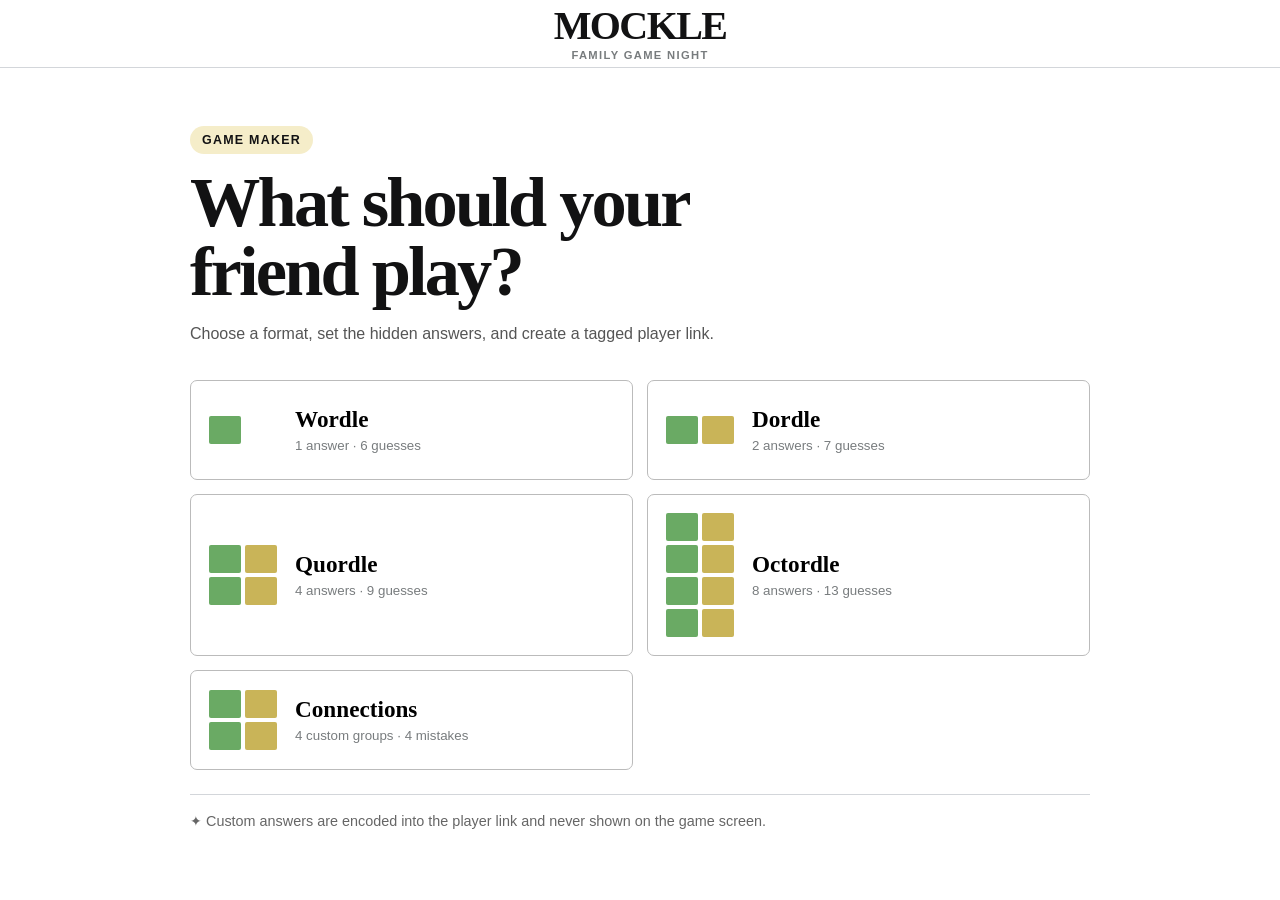
==== connections/index.html @ 0ed5b90b "Add game-specific share previews" ====
<!doctype html>
<html lang="en">
<head>
<meta charset="utf-8">
<meta name="viewport" content="width=device-width,initial-scale=1">
<title>A custom Connections puzzle is waiting | Mockle</title>
<meta name="description" content="Someone made you a custom four-groups-of-four puzzle.">
<meta property="og:url" content="https://kylecoombs.com/mockle/connections/">
<meta property="og:type" content="website">
<meta property="og:site_name" content="Mockle">
<meta property="og:title" content="A custom Connections puzzle is waiting">
<meta property="og:description" content="Find four groups of four in a puzzle made just for you.">
<meta property="og:image" content="https://kylecoombs.com/mockle/share-connections.png">
<meta property="og:image:width" content="1200">
<meta property="og:image:height" content="630">
<meta name="twitter:card" content="summary_large_image">
<meta name="twitter:title" content="A custom Connections puzzle is waiting">
<meta name="twitter:description" content="Find four groups of four in a puzzle made just for you.">
<meta name="twitter:image" content="https://kylecoombs.com/mockle/share-connections.png">
<link rel="icon" href="../favicon-192.png">
<link rel="stylesheet" href="../mock.css?v=7">
</head>
<body>
<div id="mock-app"></div>
<script src="../mock-v2.js?v=7"></script>
</body>
</html>
---- mock.css ----
#mock-app{--ink:#121213;--line:#d3d6da;--green:#6aaa64;--yellow:#c9b458;--gray:#787c7e;position:fixed;inset:0;z-index:9999;overflow:auto;background:#fff;color:var(--ink);font:16px Arial,sans-serif}#mock-app *{box-sizing:border-box}#mock-app button{font:inherit}#mock-app header{position:sticky;top:0;z-index:2;display:grid;grid-template-columns:48px 1fr 48px;align-items:center;min-height:66px;border-bottom:1px solid var(--line);background:#fffffff2;padding:6px 12px;text-align:center}#mock-app h1{margin:0;font:700 clamp(1.8rem,6vw,2.5rem)/1 Georgia,serif;letter-spacing:-.04em}#mock-app header p{margin:3px 0 0;color:#787c7e;font-size:.7rem;font-weight:700;letter-spacing:.12em;text-transform:uppercase}.mock-icon{width:42px;height:42px;border:0;border-radius:50%;background:transparent;font-size:1.3rem;font-weight:800;cursor:pointer}.mock-picker{width:min(900px,calc(100% - 32px));margin:auto;padding:58px 0}.mock-intro{max-width:650px}.mock-intro b{display:inline-block;border-radius:99px;background:#f5edc9;padding:7px 12px;font-size:.78rem;letter-spacing:.1em;text-transform:uppercase}.mock-intro h2{margin:14px 0;font:700 clamp(2.2rem,7vw,4.4rem)/.98 Georgia,serif;letter-spacing:-.04em}.mock-intro p{color:#555;line-height:1.5}.mock-choices{display:grid;grid-template-columns:1fr 1fr;gap:14px;margin-top:34px}.mock-choices button{min-height:100px;display:flex;align-items:center;gap:18px;border:1px solid #bbb;border-radius:7px;background:#fff;padding:18px;cursor:pointer;text-align:left}.mock-choices button:hover{transform:translateY(-2px);box-shadow:0 7px 20px #0001}.mock-preview{width:68px;display:grid;grid-template-columns:1fr 1fr;gap:4px}.mock-preview i{height:28px;background:var(--green);border-radius:2px}.mock-preview i:nth-child(even){background:var(--yellow)}.mock-choices strong{display:block;font:700 1.45rem Georgia,serif}.mock-choices small{display:block;margin-top:5px;color:#787c7e}.mock-game{width:min(1050px,100%);margin:auto;padding:12px}.mock-status{display:flex;justify-content:space-between;max-width:550px;margin:0 auto 10px;color:#777;font-size:.78rem;text-transform:uppercase}.mock-boards{--cols:1;--tile:clamp(27px,7vw,52px);display:grid;grid-template-columns:repeat(var(--cols),minmax(0,1fr));gap:18px 8px;justify-content:center;max-width:800px;margin:auto}.mock-boards[data-n="1"]{max-width:340px}.mock-boards[data-n="2"],.mock-boards[data-n="4"],.mock-boards[data-n="8"]{--cols:2;--tile:clamp(25px,6.6vw,44px)}.mock-board,.mock-row{display:grid;gap:4px;justify-content:center}.mock-row{grid-template-columns:repeat(5,var(--tile))}.mock-tile{width:var(--tile);height:var(--tile);display:grid;place-items:center;border:2px solid var(--line);font-size:calc(var(--tile)*.5);font-weight:800}.mock-tile.filled{border-color:#878a8c}.mock-tile.correct,.mock-tile.present,.mock-tile.absent{border:0;color:#fff}.mock-tile.correct{background:var(--green)}.mock-tile.present{background:var(--yellow)}.mock-tile.absent{background:var(--gray)}.mock-toast{min-height:36px;display:grid;place-items:center;font-size:.85rem;font-weight:800}.mock-toast span{background:#111;color:#fff;border-radius:4px;padding:8px}.mock-keyboard{width:min(500px,100%);display:grid;gap:7px;margin:auto}.mock-key-row{display:flex;gap:5px;justify-content:center}.mock-key{height:56px;min-width:0;flex:1;border:0;border-radius:4px;background:#d3d6da;font-size:.8rem;font-weight:800;cursor:pointer}.mock-key.wide{flex:1.5}.mock-key.correct,.mock-key.present,.mock-key.absent{color:#fff}.mock-key.correct{background:var(--green)}.mock-key.present{background:var(--yellow)}.mock-key.absent{background:var(--gray)}.mock-connections{max-width:700px;margin:auto;padding:34px 12px;text-align:center}.mock-cgrid{display:grid;grid-template-columns:repeat(4,1fr);gap:8px}.mock-word,.mock-group{min-height:72px;border:0;border-radius:6px;font-weight:800;text-transform:uppercase}.mock-word{background:#efefe6;padding:5px;cursor:pointer;font-size:clamp(.65rem,2.2vw,.88rem)}.mock-word.selected{background:#5a594e;color:#fff;transform:scale(.96)}.mock-group{display:grid;place-items:center;margin-bottom:8px;padding:8px}.mock-group.level-0{background:#f9df6d}.mock-group.level-1{background:#a0c35a}.mock-group.level-2{background:#b0c4ef}.mock-group.level-3{background:#ba81c5}.mock-group span{display:block;margin-top:4px;font-size:.75rem;font-weight:500}.mock-actions{display:flex;justify-content:center;gap:8px;margin-top:12px}.mock-actions button{min-height:44px;border:1px solid #111;border-radius:99px;background:#fff;padding:0 16px;font-weight:700;cursor:pointer}.mock-actions .primary{background:#111;color:#fff}.mock-actions button:disabled{opacity:.35}.mock-msg{min-height:34px;display:grid;place-items:center;font-weight:800}.mock-footer{margin-top:35px;border-top:1px solid var(--line);background:#fafafa;padding:18px;color:#626262;font-size:.72rem;line-height:1.45;text-align:center}.mock-note{margin-top:24px;border-top:1px solid var(--line);padding-top:18px;color:#666;font-size:.9rem}@media(max-width:620px){.mock-picker{padding-top:35px}.mock-choices{grid-template-columns:1fr}.mock-cgrid{gap:5px}.mock-word,.mock-group{min-height:62px}.mock-actions button{padding:0 11px;font-size:.82rem}}@media(max-width:390px){.mock-game{padding:6px}.mock-board,.mock-row{gap:3px}.mock-boards{gap:12px 4px}}
.mock-setup{width:min(720px,calc(100% - 32px));margin:auto;padding:42px 0}.setup-heading>span{display:inline-block;border-radius:99px;background:#f5edc9;padding:7px 12px;font-size:.78rem;font-weight:800;letter-spacing:.1em;text-transform:uppercase}.setup-heading h2{margin:13px 0 8px;font:700 clamp(2rem,6vw,3.5rem)/1 Georgia,serif}.setup-heading p{margin:0 0 28px;color:#555;line-height:1.5}.setup-label,.answer-label,.group-fields label,.link-output{display:grid;gap:7px;font-weight:700}.setup-label>span{color:#777;font-size:.78rem;font-weight:400}.setup-label input,.answer-label input,.group-fields input,.link-output input{width:100%;min-height:48px;border:1px solid #999;border-radius:5px;background:#fff;padding:10px 12px;color:#111;font-size:1rem}.setup-label input:focus,.answer-label input:focus,.group-fields input:focus{border-color:#111;outline:2px solid #1111}.answer-fields{display:grid;grid-template-columns:repeat(2,minmax(0,1fr));gap:14px;margin-top:22px}.answer-label input{text-transform:uppercase;font-size:1.2rem;font-weight:800;letter-spacing:.14em}.group-fields{display:grid;gap:12px;border:1px solid #ccc;border-radius:7px;padding:15px}.group-order{display:flex;align-items:center;justify-content:space-between;gap:10px}.group-order>strong{font-size:.88rem}.group-order>span{display:flex;gap:6px}.move-group{min-height:36px;border:1px solid #888;border-radius:99px;background:#fff;padding:0 11px;font-size:.78rem;font-weight:700;cursor:pointer}.move-group:disabled{opacity:.3;cursor:default}.setup-error{min-height:24px;margin:14px 0 4px;color:#b3261e;font-weight:700}.setup-actions{display:flex;justify-content:flex-end;gap:9px}.setup-actions button{min-height:48px;border:1px solid #111;border-radius:99px;background:#fff;padding:0 20px;font-weight:800;cursor:pointer}.setup-actions .primary{background:#111;color:#fff}.link-output{margin-top:18px}.link-output input{font-family:monospace;font-size:.82rem;font-weight:400}.privacy-note{color:#777;font-size:.78rem;line-height:1.45}.tag-line{margin:6px 0;color:#666;font-weight:700}@media(max-width:620px){.answer-fields{grid-template-columns:1fr}.setup-actions{flex-direction:column-reverse}.setup-actions button{width:100%}}
.mock-footer summary{display:inline-block;border:1px solid #aaa;border-radius:999px;background:#fff;padding:7px 13px;color:#555;font-size:.76rem;font-weight:700;cursor:pointer;list-style:none}.mock-footer summary::-webkit-details-marker{display:none}.mock-footer summary::after{content:' +';font-weight:400}.mock-footer[open] summary::after{content:' −'}.mock-footer p{max-width:760px;margin:14px auto 0}.mock-footer:not([open]){padding-block:12px}
.draft-status{margin:12px 0 0;color:#58704b;font-size:.85rem;font-weight:700}.creator-tools{display:flex;align-items:center;justify-content:center;gap:12px;border-bottom:1px solid var(--line);background:#f7f7f5;padding:9px 12px;color:#666;font-size:.78rem;font-weight:700;text-transform:uppercase}.creator-tools button{min-height:36px;border:1px solid #111;border-radius:99px;background:#fff;padding:0 14px;font-weight:800;cursor:pointer;text-transform:none}
.editor-save{display:grid;grid-template-columns:1fr auto;align-items:center;gap:14px;margin-top:16px;border:1px solid #c8c8c0;border-radius:7px;background:#f7f7f5;padding:14px}.editor-save strong,.editor-save span{display:block}.editor-save span{margin-top:4px;color:#666;font-size:.82rem;line-height:1.4}.editor-save button{min-height:42px;border:1px solid #111;border-radius:99px;background:#fff;padding:0 15px;font-weight:800;cursor:pointer}.editor-link-output{grid-column:1/-1;width:100%;min-height:42px;border:1px solid #999;border-radius:5px;padding:8px;font:12px monospace}@media(max-width:620px){.editor-save{grid-template-columns:1fr}.editor-save button{width:100%}}
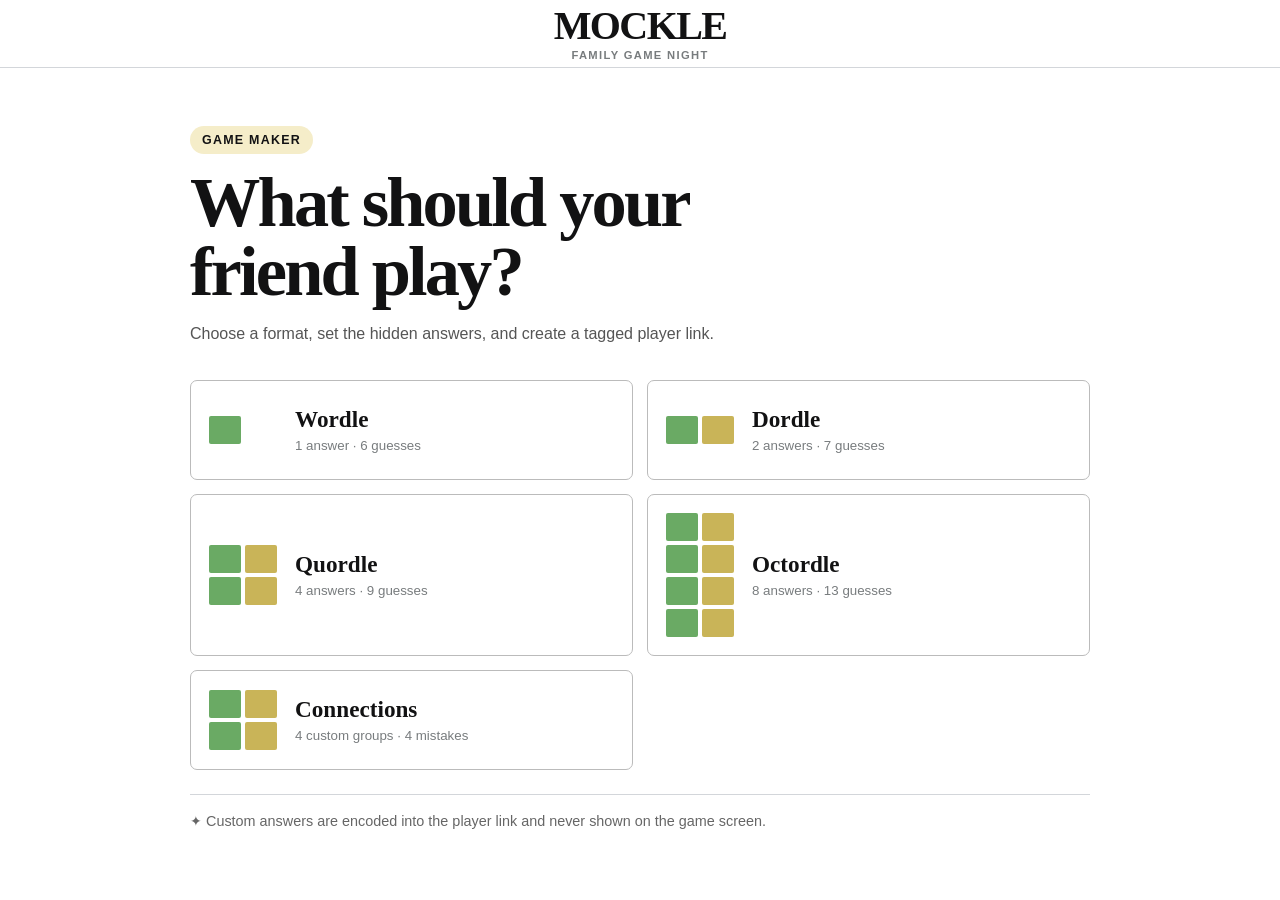
==== commit 4d227695: "Fix laptop button label colors" ====
--- a/connections/index.html
+++ b/connections/index.html
@@ -18,10 +18,10 @@
 <meta name="twitter:description" content="Find four groups of four in a puzzle made just for you.">
 <meta name="twitter:image" content="https://kylecoombs.com/mockle/share-connections.png">
 <link rel="icon" href="../favicon-192.png">
-<link rel="stylesheet" href="../mock.css?v=7">
+<link rel="stylesheet" href="../mock.css?v=8">
 </head>
 <body>
 <div id="mock-app"></div>
-<script src="../mock-v2.js?v=7"></script>
+<script src="../mock-v2.js?v=8"></script>
 </body>
 </html>
--- a/mock.css
+++ b/mock.css
@@ -1,4 +1,4 @@
-#mock-app{--ink:#121213;--line:#d3d6da;--green:#6aaa64;--yellow:#c9b458;--gray:#787c7e;position:fixed;inset:0;z-index:9999;overflow:auto;background:#fff;color:var(--ink);font:16px Arial,sans-serif}#mock-app *{box-sizing:border-box}#mock-app button{font:inherit}#mock-app header{position:sticky;top:0;z-index:2;display:grid;grid-template-columns:48px 1fr 48px;align-items:center;min-height:66px;border-bottom:1px solid var(--line);background:#fffffff2;padding:6px 12px;text-align:center}#mock-app h1{margin:0;font:700 clamp(1.8rem,6vw,2.5rem)/1 Georgia,serif;letter-spacing:-.04em}#mock-app header p{margin:3px 0 0;color:#787c7e;font-size:.7rem;font-weight:700;letter-spacing:.12em;text-transform:uppercase}.mock-icon{width:42px;height:42px;border:0;border-radius:50%;background:transparent;font-size:1.3rem;font-weight:800;cursor:pointer}.mock-picker{width:min(900px,calc(100% - 32px));margin:auto;padding:58px 0}.mock-intro{max-width:650px}.mock-intro b{display:inline-block;border-radius:99px;background:#f5edc9;padding:7px 12px;font-size:.78rem;letter-spacing:.1em;text-transform:uppercase}.mock-intro h2{margin:14px 0;font:700 clamp(2.2rem,7vw,4.4rem)/.98 Georgia,serif;letter-spacing:-.04em}.mock-intro p{color:#555;line-height:1.5}.mock-choices{display:grid;grid-template-columns:1fr 1fr;gap:14px;margin-top:34px}.mock-choices button{min-height:100px;display:flex;align-items:center;gap:18px;border:1px solid #bbb;border-radius:7px;background:#fff;padding:18px;cursor:pointer;text-align:left}.mock-choices button:hover{transform:translateY(-2px);box-shadow:0 7px 20px #0001}.mock-preview{width:68px;display:grid;grid-template-columns:1fr 1fr;gap:4px}.mock-preview i{height:28px;background:var(--green);border-radius:2px}.mock-preview i:nth-child(even){background:var(--yellow)}.mock-choices strong{display:block;font:700 1.45rem Georgia,serif}.mock-choices small{display:block;margin-top:5px;color:#787c7e}.mock-game{width:min(1050px,100%);margin:auto;padding:12px}.mock-status{display:flex;justify-content:space-between;max-width:550px;margin:0 auto 10px;color:#777;font-size:.78rem;text-transform:uppercase}.mock-boards{--cols:1;--tile:clamp(27px,7vw,52px);display:grid;grid-template-columns:repeat(var(--cols),minmax(0,1fr));gap:18px 8px;justify-content:center;max-width:800px;margin:auto}.mock-boards[data-n="1"]{max-width:340px}.mock-boards[data-n="2"],.mock-boards[data-n="4"],.mock-boards[data-n="8"]{--cols:2;--tile:clamp(25px,6.6vw,44px)}.mock-board,.mock-row{display:grid;gap:4px;justify-content:center}.mock-row{grid-template-columns:repeat(5,var(--tile))}.mock-tile{width:var(--tile);height:var(--tile);display:grid;place-items:center;border:2px solid var(--line);font-size:calc(var(--tile)*.5);font-weight:800}.mock-tile.filled{border-color:#878a8c}.mock-tile.correct,.mock-tile.present,.mock-tile.absent{border:0;color:#fff}.mock-tile.correct{background:var(--green)}.mock-tile.present{background:var(--yellow)}.mock-tile.absent{background:var(--gray)}.mock-toast{min-height:36px;display:grid;place-items:center;font-size:.85rem;font-weight:800}.mock-toast span{background:#111;color:#fff;border-radius:4px;padding:8px}.mock-keyboard{width:min(500px,100%);display:grid;gap:7px;margin:auto}.mock-key-row{display:flex;gap:5px;justify-content:center}.mock-key{height:56px;min-width:0;flex:1;border:0;border-radius:4px;background:#d3d6da;font-size:.8rem;font-weight:800;cursor:pointer}.mock-key.wide{flex:1.5}.mock-key.correct,.mock-key.present,.mock-key.absent{color:#fff}.mock-key.correct{background:var(--green)}.mock-key.present{background:var(--yellow)}.mock-key.absent{background:var(--gray)}.mock-connections{max-width:700px;margin:auto;padding:34px 12px;text-align:center}.mock-cgrid{display:grid;grid-template-columns:repeat(4,1fr);gap:8px}.mock-word,.mock-group{min-height:72px;border:0;border-radius:6px;font-weight:800;text-transform:uppercase}.mock-word{background:#efefe6;padding:5px;cursor:pointer;font-size:clamp(.65rem,2.2vw,.88rem)}.mock-word.selected{background:#5a594e;color:#fff;transform:scale(.96)}.mock-group{display:grid;place-items:center;margin-bottom:8px;padding:8px}.mock-group.level-0{background:#f9df6d}.mock-group.level-1{background:#a0c35a}.mock-group.level-2{background:#b0c4ef}.mock-group.level-3{background:#ba81c5}.mock-group span{display:block;margin-top:4px;font-size:.75rem;font-weight:500}.mock-actions{display:flex;justify-content:center;gap:8px;margin-top:12px}.mock-actions button{min-height:44px;border:1px solid #111;border-radius:99px;background:#fff;padding:0 16px;font-weight:700;cursor:pointer}.mock-actions .primary{background:#111;color:#fff}.mock-actions button:disabled{opacity:.35}.mock-msg{min-height:34px;display:grid;place-items:center;font-weight:800}.mock-footer{margin-top:35px;border-top:1px solid var(--line);background:#fafafa;padding:18px;color:#626262;font-size:.72rem;line-height:1.45;text-align:center}.mock-note{margin-top:24px;border-top:1px solid var(--line);padding-top:18px;color:#666;font-size:.9rem}@media(max-width:620px){.mock-picker{padding-top:35px}.mock-choices{grid-template-columns:1fr}.mock-cgrid{gap:5px}.mock-word,.mock-group{min-height:62px}.mock-actions button{padding:0 11px;font-size:.82rem}}@media(max-width:390px){.mock-game{padding:6px}.mock-board,.mock-row{gap:3px}.mock-boards{gap:12px 4px}}
+#mock-app{--ink:#121213;--line:#d3d6da;--green:#6aaa64;--yellow:#c9b458;--gray:#787c7e;position:fixed;inset:0;z-index:9999;overflow:auto;background:#fff;color:var(--ink);font:16px Arial,sans-serif}#mock-app *{box-sizing:border-box}#mock-app button{font:inherit}.mock-icon,.mock-choices button,.setup-actions button,.move-group,.editor-save button,.mock-actions button,.mock-word,.mock-key{color:var(--ink)}#mock-app header{position:sticky;top:0;z-index:2;display:grid;grid-template-columns:48px 1fr 48px;align-items:center;min-height:66px;border-bottom:1px solid var(--line);background:#fffffff2;padding:6px 12px;text-align:center}#mock-app h1{margin:0;font:700 clamp(1.8rem,6vw,2.5rem)/1 Georgia,serif;letter-spacing:-.04em}#mock-app header p{margin:3px 0 0;color:#787c7e;font-size:.7rem;font-weight:700;letter-spacing:.12em;text-transform:uppercase}.mock-icon{width:42px;height:42px;border:0;border-radius:50%;background:transparent;font-size:1.3rem;font-weight:800;cursor:pointer}.mock-picker{width:min(900px,calc(100% - 32px));margin:auto;padding:58px 0}.mock-intro{max-width:650px}.mock-intro b{display:inline-block;border-radius:99px;background:#f5edc9;padding:7px 12px;font-size:.78rem;letter-spacing:.1em;text-transform:uppercase}.mock-intro h2{margin:14px 0;font:700 clamp(2.2rem,7vw,4.4rem)/.98 Georgia,serif;letter-spacing:-.04em}.mock-intro p{color:#555;line-height:1.5}.mock-choices{display:grid;grid-template-columns:1fr 1fr;gap:14px;margin-top:34px}.mock-choices button{min-height:100px;display:flex;align-items:center;gap:18px;border:1px solid #bbb;border-radius:7px;background:#fff;padding:18px;cursor:pointer;text-align:left}.mock-choices button:hover{transform:translateY(-2px);box-shadow:0 7px 20px #0001}.mock-preview{width:68px;display:grid;grid-template-columns:1fr 1fr;gap:4px}.mock-preview i{height:28px;background:var(--green);border-radius:2px}.mock-preview i:nth-child(even){background:var(--yellow)}.mock-choices strong{display:block;font:700 1.45rem Georgia,serif}.mock-choices small{display:block;margin-top:5px;color:#787c7e}.mock-game{width:min(1050px,100%);margin:auto;padding:12px}.mock-status{display:flex;justify-content:space-between;max-width:550px;margin:0 auto 10px;color:#777;font-size:.78rem;text-transform:uppercase}.mock-boards{--cols:1;--tile:clamp(27px,7vw,52px);display:grid;grid-template-columns:repeat(var(--cols),minmax(0,1fr));gap:18px 8px;justify-content:center;max-width:800px;margin:auto}.mock-boards[data-n="1"]{max-width:340px}.mock-boards[data-n="2"],.mock-boards[data-n="4"],.mock-boards[data-n="8"]{--cols:2;--tile:clamp(25px,6.6vw,44px)}.mock-board,.mock-row{display:grid;gap:4px;justify-content:center}.mock-row{grid-template-columns:repeat(5,var(--tile))}.mock-tile{width:var(--tile);height:var(--tile);display:grid;place-items:center;border:2px solid var(--line);font-size:calc(var(--tile)*.5);font-weight:800}.mock-tile.filled{border-color:#878a8c}.mock-tile.correct,.mock-tile.present,.mock-tile.absent{border:0;color:#fff}.mock-tile.correct{background:var(--green)}.mock-tile.present{background:var(--yellow)}.mock-tile.absent{background:var(--gray)}.mock-toast{min-height:36px;display:grid;place-items:center;font-size:.85rem;font-weight:800}.mock-toast span{background:#111;color:#fff;border-radius:4px;padding:8px}.mock-keyboard{width:min(500px,100%);display:grid;gap:7px;margin:auto}.mock-key-row{display:flex;gap:5px;justify-content:center}.mock-key{height:56px;min-width:0;flex:1;border:0;border-radius:4px;background:#d3d6da;font-size:.8rem;font-weight:800;cursor:pointer}.mock-key.wide{flex:1.5}.mock-key.correct,.mock-key.present,.mock-key.absent{color:#fff}.mock-key.correct{background:var(--green)}.mock-key.present{background:var(--yellow)}.mock-key.absent{background:var(--gray)}.mock-connections{max-width:700px;margin:auto;padding:34px 12px;text-align:center}.mock-cgrid{display:grid;grid-template-columns:repeat(4,1fr);gap:8px}.mock-word,.mock-group{min-height:72px;border:0;border-radius:6px;font-weight:800;text-transform:uppercase}.mock-word{background:#efefe6;padding:5px;cursor:pointer;font-size:clamp(.65rem,2.2vw,.88rem)}.mock-word.selected{background:#5a594e;color:#fff;transform:scale(.96)}.mock-group{display:grid;place-items:center;margin-bottom:8px;padding:8px}.mock-group.level-0{background:#f9df6d}.mock-group.level-1{background:#a0c35a}.mock-group.level-2{background:#b0c4ef}.mock-group.level-3{background:#ba81c5}.mock-group span{display:block;margin-top:4px;font-size:.75rem;font-weight:500}.mock-actions{display:flex;justify-content:center;gap:8px;margin-top:12px}.mock-actions button{min-height:44px;border:1px solid #111;border-radius:99px;background:#fff;padding:0 16px;font-weight:700;cursor:pointer}.mock-actions .primary{background:#111;color:#fff}.mock-actions button:disabled{opacity:.35}.mock-msg{min-height:34px;display:grid;place-items:center;font-weight:800}.mock-footer{margin-top:35px;border-top:1px solid var(--line);background:#fafafa;padding:18px;color:#626262;font-size:.72rem;line-height:1.45;text-align:center}.mock-note{margin-top:24px;border-top:1px solid var(--line);padding-top:18px;color:#666;font-size:.9rem}@media(max-width:620px){.mock-picker{padding-top:35px}.mock-choices{grid-template-columns:1fr}.mock-cgrid{gap:5px}.mock-word,.mock-group{min-height:62px}.mock-actions button{padding:0 11px;font-size:.82rem}}@media(max-width:390px){.mock-game{padding:6px}.mock-board,.mock-row{gap:3px}.mock-boards{gap:12px 4px}}
 .mock-setup{width:min(720px,calc(100% - 32px));margin:auto;padding:42px 0}.setup-heading>span{display:inline-block;border-radius:99px;background:#f5edc9;padding:7px 12px;font-size:.78rem;font-weight:800;letter-spacing:.1em;text-transform:uppercase}.setup-heading h2{margin:13px 0 8px;font:700 clamp(2rem,6vw,3.5rem)/1 Georgia,serif}.setup-heading p{margin:0 0 28px;color:#555;line-height:1.5}.setup-label,.answer-label,.group-fields label,.link-output{display:grid;gap:7px;font-weight:700}.setup-label>span{color:#777;font-size:.78rem;font-weight:400}.setup-label input,.answer-label input,.group-fields input,.link-output input{width:100%;min-height:48px;border:1px solid #999;border-radius:5px;background:#fff;padding:10px 12px;color:#111;font-size:1rem}.setup-label input:focus,.answer-label input:focus,.group-fields input:focus{border-color:#111;outline:2px solid #1111}.answer-fields{display:grid;grid-template-columns:repeat(2,minmax(0,1fr));gap:14px;margin-top:22px}.answer-label input{text-transform:uppercase;font-size:1.2rem;font-weight:800;letter-spacing:.14em}.group-fields{display:grid;gap:12px;border:1px solid #ccc;border-radius:7px;padding:15px}.group-order{display:flex;align-items:center;justify-content:space-between;gap:10px}.group-order>strong{font-size:.88rem}.group-order>span{display:flex;gap:6px}.move-group{min-height:36px;border:1px solid #888;border-radius:99px;background:#fff;padding:0 11px;font-size:.78rem;font-weight:700;cursor:pointer}.move-group:disabled{opacity:.3;cursor:default}.setup-error{min-height:24px;margin:14px 0 4px;color:#b3261e;font-weight:700}.setup-actions{display:flex;justify-content:flex-end;gap:9px}.setup-actions button{min-height:48px;border:1px solid #111;border-radius:99px;background:#fff;padding:0 20px;font-weight:800;cursor:pointer}.setup-actions .primary{background:#111;color:#fff}.link-output{margin-top:18px}.link-output input{font-family:monospace;font-size:.82rem;font-weight:400}.privacy-note{color:#777;font-size:.78rem;line-height:1.45}.tag-line{margin:6px 0;color:#666;font-weight:700}@media(max-width:620px){.answer-fields{grid-template-columns:1fr}.setup-actions{flex-direction:column-reverse}.setup-actions button{width:100%}}
 .mock-footer summary{display:inline-block;border:1px solid #aaa;border-radius:999px;background:#fff;padding:7px 13px;color:#555;font-size:.76rem;font-weight:700;cursor:pointer;list-style:none}.mock-footer summary::-webkit-details-marker{display:none}.mock-footer summary::after{content:' +';font-weight:400}.mock-footer[open] summary::after{content:' −'}.mock-footer p{max-width:760px;margin:14px auto 0}.mock-footer:not([open]){padding-block:12px}
 .draft-status{margin:12px 0 0;color:#58704b;font-size:.85rem;font-weight:700}.creator-tools{display:flex;align-items:center;justify-content:center;gap:12px;border-bottom:1px solid var(--line);background:#f7f7f5;padding:9px 12px;color:#666;font-size:.78rem;font-weight:700;text-transform:uppercase}.creator-tools button{min-height:36px;border:1px solid #111;border-radius:99px;background:#fff;padding:0 14px;font-weight:800;cursor:pointer;text-transform:none}
